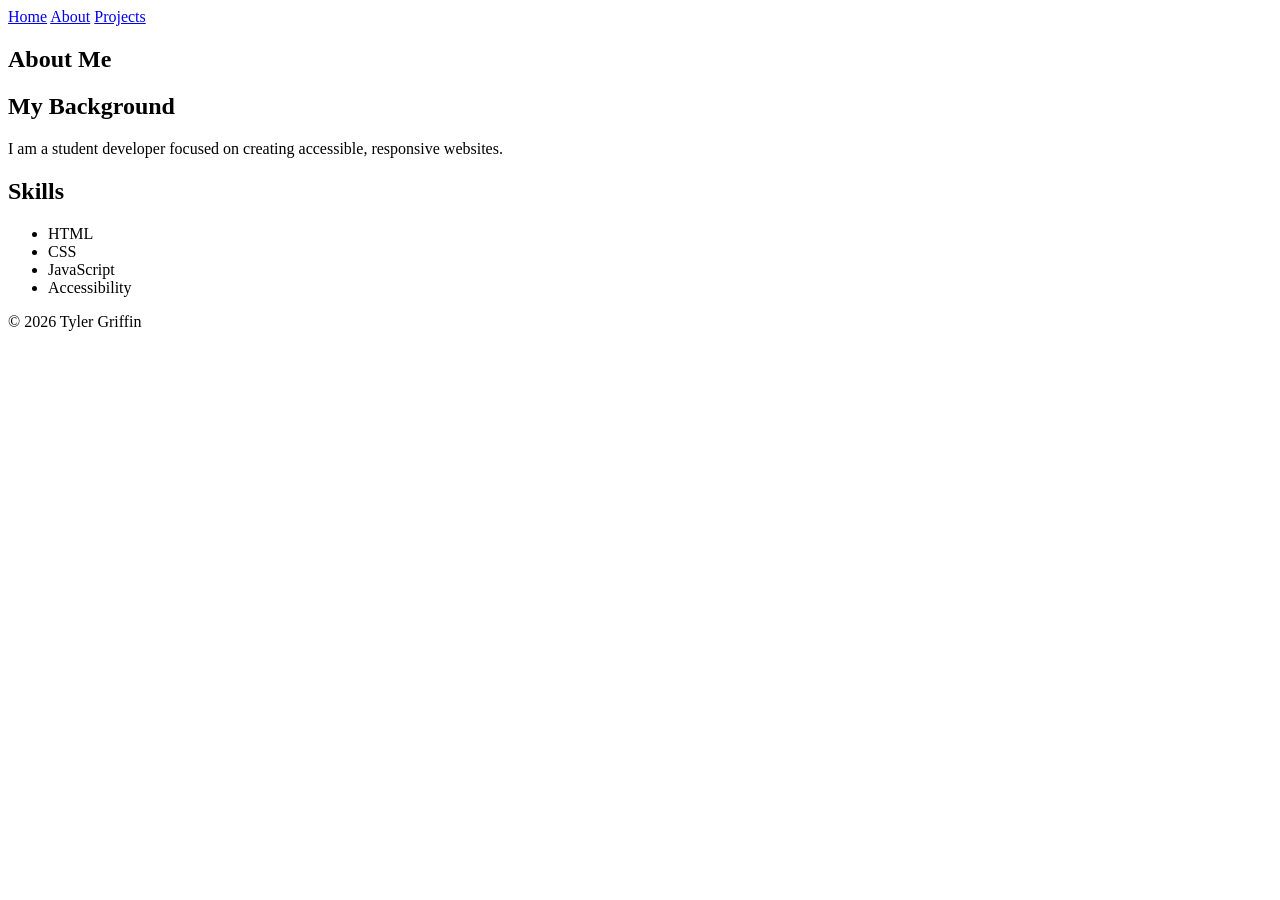
==== about.html @ d4eed5a6 "first commit" ====
<!DOCTYPE html>
<html lang="en">
  <head>
    <meta charset="UTF-8" />
    <meta name="viewport" content="width=device-width, initial-scale=1.0" />
    <title>My Portfolio | About</title>
  </head>
  <body>
    <header>
      <nav aria-label="Main navigation">
        <a href="index.html">Home</a>
        <a href="about.html">About</a>
        <a href="projects.html">Projects</a>
      </nav>
    </header>

    <main>
      <section>
        <h1>About Me</h1>
      </section>

      <section>
        <h2>My Background</h2>
        <p>I am a student developer focused on creating accessible, responsive websites.</p>
      </section>

      <section>
        <h2>Skills</h2>
        <ul>
          <li>HTML</li>
          <li>CSS</li>
          <li>JavaScript</li>
          <li>Accessibility</li>
        </ul>
      </section>
    </main>

    <footer>
      <p>© 2026 Tyler Griffin</p>
    </footer>
  </body>
</html>
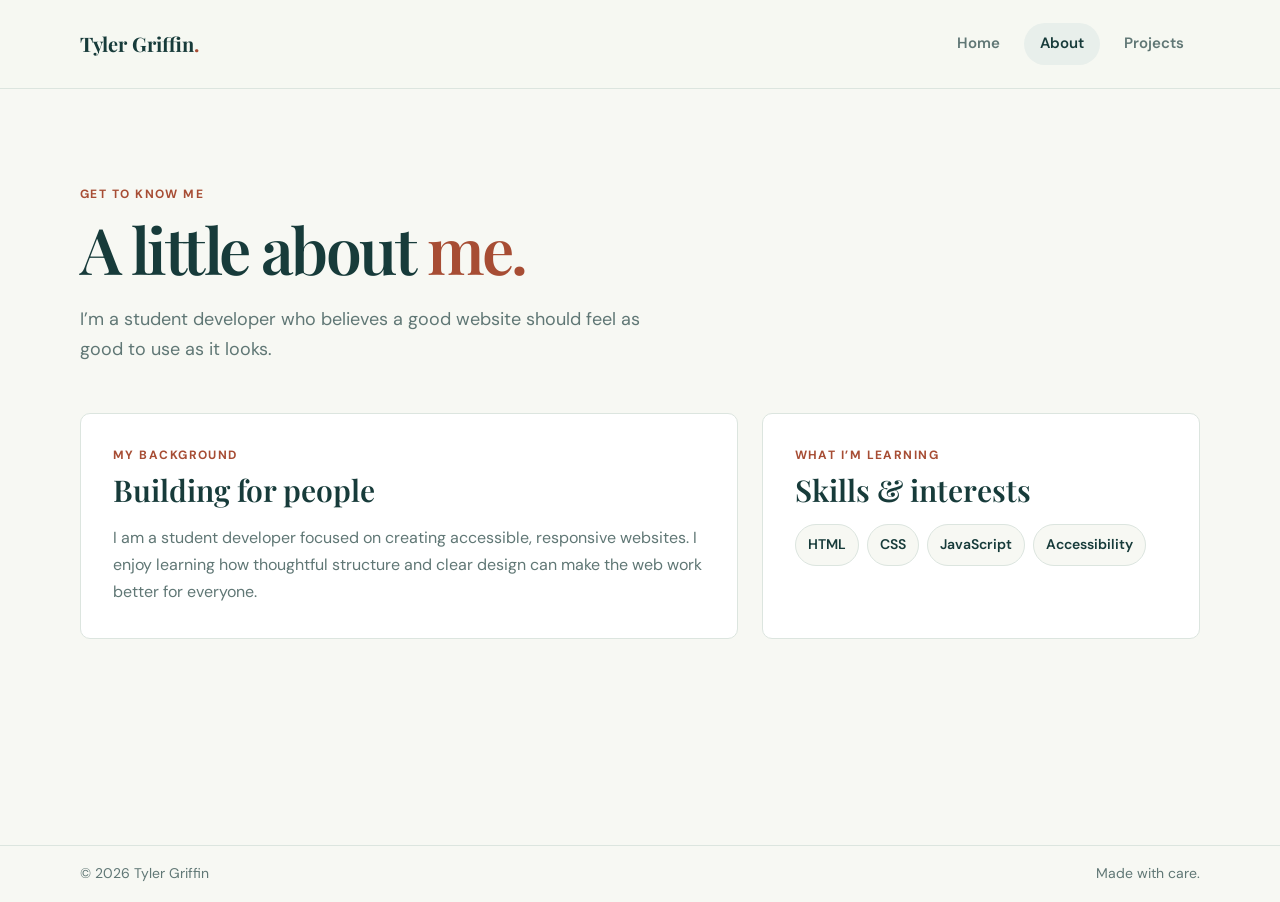
==== commit ae43acfc: "Site Plan & HTML Skeleton" ====
--- a/about.html
+++ b/about.html
@@ -4,39 +4,53 @@
     <meta charset="UTF-8" />
     <meta name="viewport" content="width=device-width, initial-scale=1.0" />
     <title>My Portfolio | About</title>
+    <meta name="description" content="Learn about Tyler Griffin, a student developer focused on accessible web design." />
+    <link rel="preconnect" href="https://fonts.googleapis.com" />
+    <link rel="preconnect" href="https://fonts.gstatic.com" crossorigin />
+    <link href="https://fonts.googleapis.com/css2?family=DM+Sans:wght@400;500;600;700&family=Playfair+Display:wght@600;700&display=swap" rel="stylesheet" />
+    <link rel="stylesheet" href="styles.css" />
   </head>
   <body>
-    <header>
-      <nav aria-label="Main navigation">
-        <a href="index.html">Home</a>
-        <a href="about.html">About</a>
-        <a href="projects.html">Projects</a>
+    <header class="site-header">
+      <nav class="site-nav page-width" aria-label="Main navigation">
+        <a class="brand" href="index.html">Tyler Griffin<span>.</span></a>
+        <div class="nav-links">
+          <a href="index.html">Home</a>
+          <a href="about.html" aria-current="page">About</a>
+          <a href="projects.html">Projects</a>
+        </div>
       </nav>
     </header>
 
-    <main>
-      <section>
-        <h1>About Me</h1>
+    <main id="main-content" class="page-width">
+      <section class="page-heading">
+        <p class="eyebrow">Get to know me</p>
+        <h1>A little about <span>me.</span></h1>
+        <p class="page-lead">I’m a student developer who believes a good website should feel as good to use as it looks.</p>
       </section>
 
-      <section>
-        <h2>My Background</h2>
-        <p>I am a student developer focused on creating accessible, responsive websites.</p>
-      </section>
+      <div class="about-grid">
+        <section class="info-card">
+          <p class="eyebrow">My background</p>
+          <h2>Building for people</h2>
+          <p>I am a student developer focused on creating accessible, responsive websites. I enjoy learning how thoughtful structure and clear design can make the web work better for everyone.</p>
+        </section>
 
-      <section>
-        <h2>Skills</h2>
-        <ul>
-          <li>HTML</li>
-          <li>CSS</li>
-          <li>JavaScript</li>
-          <li>Accessibility</li>
-        </ul>
-      </section>
+        <section class="info-card skills-card">
+          <p class="eyebrow">What I’m learning</p>
+          <h2>Skills & interests</h2>
+          <ul class="skill-list">
+            <li>HTML</li>
+            <li>CSS</li>
+            <li>JavaScript</li>
+            <li>Accessibility</li>
+          </ul>
+        </section>
+      </div>
     </main>
 
-    <footer>
-      <p>© 2026 Tyler Griffin</p>
+    <footer class="site-footer">
+      <p class="page-width">© 2026 Tyler Griffin <span>Made with care.</span></p>
     </footer>
   </body>
 </html>
--- a/styles.css
+++ b/styles.css
@@ -0,0 +1,433 @@
+:root {
+  color-scheme: light;
+  --color-ink: #173b3a;
+  --color-muted: #607775;
+  --color-paper: #f7f8f3;
+  --color-surface: #ffffff;
+  --color-accent: #d97757;
+  --color-accent-dark: #a74d34;
+  --color-line: #dce5df;
+  --font-body: "DM Sans", sans-serif;
+  --font-heading: "Playfair Display", Georgia, serif;
+  --space-1: 8px;
+  --space-2: 16px;
+  --space-3: 24px;
+  --space-4: 32px;
+  --space-5: 40px;
+  --space-6: 48px;
+  --space-8: 64px;
+}
+
+* {
+  box-sizing: border-box;
+}
+
+html {
+  scroll-behavior: smooth;
+}
+
+body {
+  min-width: 320px;
+  margin: 0;
+  background: var(--color-paper);
+  color: var(--color-ink);
+  font-family: var(--font-body);
+  font-size: 16px;
+  line-height: 1.7;
+}
+
+a {
+  color: inherit;
+}
+
+a:focus-visible {
+  outline: 3px solid var(--color-accent);
+  outline-offset: 4px;
+}
+
+.page-width {
+  width: min(100% - 32px, 1120px);
+  margin-inline: auto;
+}
+
+.site-header {
+  border-bottom: 1px solid var(--color-line);
+  background: rgb(247 248 243 / 94%);
+}
+
+.site-nav {
+  display: flex;
+  min-height: 72px;
+  align-items: center;
+  justify-content: space-between;
+  gap: var(--space-2);
+}
+
+.brand {
+  font-family: var(--font-heading);
+  font-size: 20px;
+  font-weight: 700;
+  text-decoration: none;
+  white-space: nowrap;
+}
+
+.brand span,
+.hero h1 span,
+.page-heading h1 span {
+  color: var(--color-accent-dark);
+}
+
+.nav-links {
+  display: flex;
+  flex-wrap: wrap;
+  justify-content: flex-end;
+  gap: 4px;
+}
+
+.nav-links a {
+  padding: 8px 12px;
+  border-radius: 999px;
+  color: var(--color-muted);
+  font-size: 14px;
+  font-weight: 600;
+  text-decoration: none;
+}
+
+.nav-links a:hover,
+.nav-links a[aria-current="page"] {
+  background: #e8efeb;
+  color: var(--color-ink);
+}
+
+#main-content {
+  min-height: calc(100vh - 144px);
+}
+
+.hero {
+  display: flex;
+  min-height: 440px;
+  flex-direction: column;
+  align-items: flex-start;
+  justify-content: center;
+  padding-block: var(--space-8);
+}
+
+.eyebrow,
+.project-number {
+  margin: 0 0 var(--space-1);
+  color: var(--color-accent-dark);
+  font-size: 12px;
+  font-weight: 700;
+  letter-spacing: 0.12em;
+  line-height: 1.5;
+  text-transform: uppercase;
+}
+
+h1,
+h2,
+h3,
+p {
+  margin-top: 0;
+}
+
+h1,
+h2,
+h3 {
+  color: var(--color-ink);
+  line-height: 1.2;
+}
+
+h1,
+h2 {
+  font-family: var(--font-heading);
+  font-weight: 600;
+}
+
+.hero h1 {
+  max-width: 760px;
+  margin-bottom: var(--space-2);
+  font-size: clamp(42px, 10vw, 76px);
+  letter-spacing: -0.04em;
+}
+
+.hero-copy,
+.page-lead {
+  max-width: 600px;
+  margin-bottom: var(--space-4);
+  color: var(--color-muted);
+  font-size: 18px;
+}
+
+.button-link {
+  display: inline-flex;
+  min-height: 48px;
+  align-items: center;
+  gap: var(--space-1);
+  padding: 12px 20px;
+  border-radius: 6px;
+  background: var(--color-ink);
+  color: white;
+  font-weight: 700;
+  text-decoration: none;
+  transition: background-color 160ms ease, transform 160ms ease;
+}
+
+.button-link:hover {
+  transform: translateY(-2px);
+  background: #245956;
+}
+
+.content-section {
+  padding-block: var(--space-6);
+}
+
+.intro-section {
+  display: grid;
+  gap: var(--space-3);
+  border-top: 1px solid var(--color-line);
+  border-bottom: 1px solid var(--color-line);
+}
+
+.intro-section h2,
+.section-heading h2,
+.info-card h2 {
+  margin-bottom: 0;
+  font-size: clamp(28px, 6vw, 40px);
+}
+
+.intro-copy {
+  max-width: 560px;
+  color: var(--color-muted);
+}
+
+.intro-copy p {
+  margin-bottom: var(--space-2);
+}
+
+.text-link {
+  color: var(--color-accent-dark);
+  font-weight: 700;
+  text-decoration-thickness: 1px;
+  text-underline-offset: 4px;
+}
+
+.section-heading {
+  display: flex;
+  align-items: flex-end;
+  justify-content: space-between;
+  gap: var(--space-2);
+  margin-bottom: var(--space-3);
+}
+
+.section-heading .text-link {
+  flex-shrink: 0;
+  margin-bottom: 6px;
+}
+
+.project-grid,
+.about-grid {
+  display: grid;
+  grid-template-columns: minmax(0, 1fr);
+  gap: var(--space-2);
+}
+
+.project-card,
+.info-card {
+  min-width: 0;
+  padding: var(--space-3);
+  border: 1px solid var(--color-line);
+  border-radius: 10px;
+  background: var(--color-surface);
+}
+
+.project-card {
+  display: flex;
+  min-height: 240px;
+  flex-direction: column;
+  align-items: flex-start;
+}
+
+.project-number {
+  color: var(--color-muted);
+  font-size: 11px;
+}
+
+.project-card h3 {
+  margin-bottom: var(--space-1);
+  font-family: var(--font-heading);
+  font-size: 24px;
+}
+
+.project-card > p:not(.project-number),
+.info-card > p:not(.eyebrow) {
+  color: var(--color-muted);
+}
+
+.project-tag {
+  margin-top: auto;
+  padding: 4px 10px;
+  border-radius: 999px;
+  background: #e8efeb;
+  color: var(--color-ink);
+  font-size: 12px;
+  font-weight: 600;
+}
+
+.page-heading {
+  max-width: 760px;
+  padding-block: var(--space-8) var(--space-4);
+}
+
+.page-heading h1 {
+  margin-bottom: var(--space-2);
+  font-size: clamp(40px, 9vw, 64px);
+  letter-spacing: -0.04em;
+}
+
+.page-lead {
+  margin-bottom: 0;
+}
+
+.about-grid {
+  padding-bottom: var(--space-8);
+}
+
+.info-card {
+  padding: var(--space-4);
+}
+
+.info-card h2 {
+  margin-bottom: var(--space-2);
+  font-size: 30px;
+}
+
+.info-card > p:last-child {
+  margin-bottom: 0;
+}
+
+.skill-list {
+  display: flex;
+  flex-wrap: wrap;
+  gap: var(--space-1);
+  margin: 0;
+  padding: 0;
+  list-style: none;
+}
+
+.skill-list li {
+  padding: 8px 12px;
+  border: 1px solid var(--color-line);
+  border-radius: 999px;
+  background: var(--color-paper);
+  font-size: 14px;
+  font-weight: 600;
+}
+
+.projects-section {
+  padding-top: 0;
+  padding-bottom: var(--space-8);
+}
+
+.visually-hidden {
+  position: absolute;
+  width: 1px;
+  height: 1px;
+  overflow: hidden;
+  clip: rect(0, 0, 0, 0);
+  white-space: nowrap;
+  clip-path: inset(50%);
+}
+
+.site-footer {
+  border-top: 1px solid var(--color-line);
+  color: var(--color-muted);
+  font-size: 14px;
+}
+
+.site-footer p {
+  display: flex;
+  justify-content: space-between;
+  gap: var(--space-2);
+  margin-bottom: 0;
+  padding-block: var(--space-2);
+}
+
+@media (min-width: 700px) {
+  .page-width {
+    width: min(100% - 64px, 1120px);
+  }
+
+  .site-nav {
+    min-height: 88px;
+  }
+
+  .nav-links {
+    gap: var(--space-1);
+  }
+
+  .nav-links a {
+    padding-inline: var(--space-2);
+    font-size: 15px;
+  }
+
+  .hero {
+    min-height: 520px;
+  }
+
+  .intro-section {
+    grid-template-columns: 1fr 1fr;
+    align-items: center;
+    gap: var(--space-6);
+    padding-block: var(--space-8);
+  }
+
+  .project-grid,
+  .about-grid {
+    grid-template-columns: repeat(2, minmax(0, 1fr));
+    gap: var(--space-3);
+  }
+
+  .project-card {
+    min-height: 280px;
+    padding: var(--space-4);
+  }
+
+  .page-heading {
+    padding-block: 96px var(--space-6);
+  }
+}
+
+@media (min-width: 1100px) {
+  .hero {
+    min-height: 600px;
+  }
+
+  .content-section {
+    padding-block: var(--space-8);
+  }
+
+  .all-projects {
+    grid-template-columns: repeat(3, minmax(0, 1fr));
+  }
+
+  .all-projects .project-card {
+    min-height: 300px;
+  }
+
+  .about-grid {
+    grid-template-columns: 1.2fr 0.8fr;
+    padding-bottom: 96px;
+  }
+}
+
+@media (prefers-reduced-motion: reduce) {
+  html {
+    scroll-behavior: auto;
+  }
+
+  *,
+  *::before,
+  *::after {
+    transition-duration: 0.01ms !important;
+  }
+}
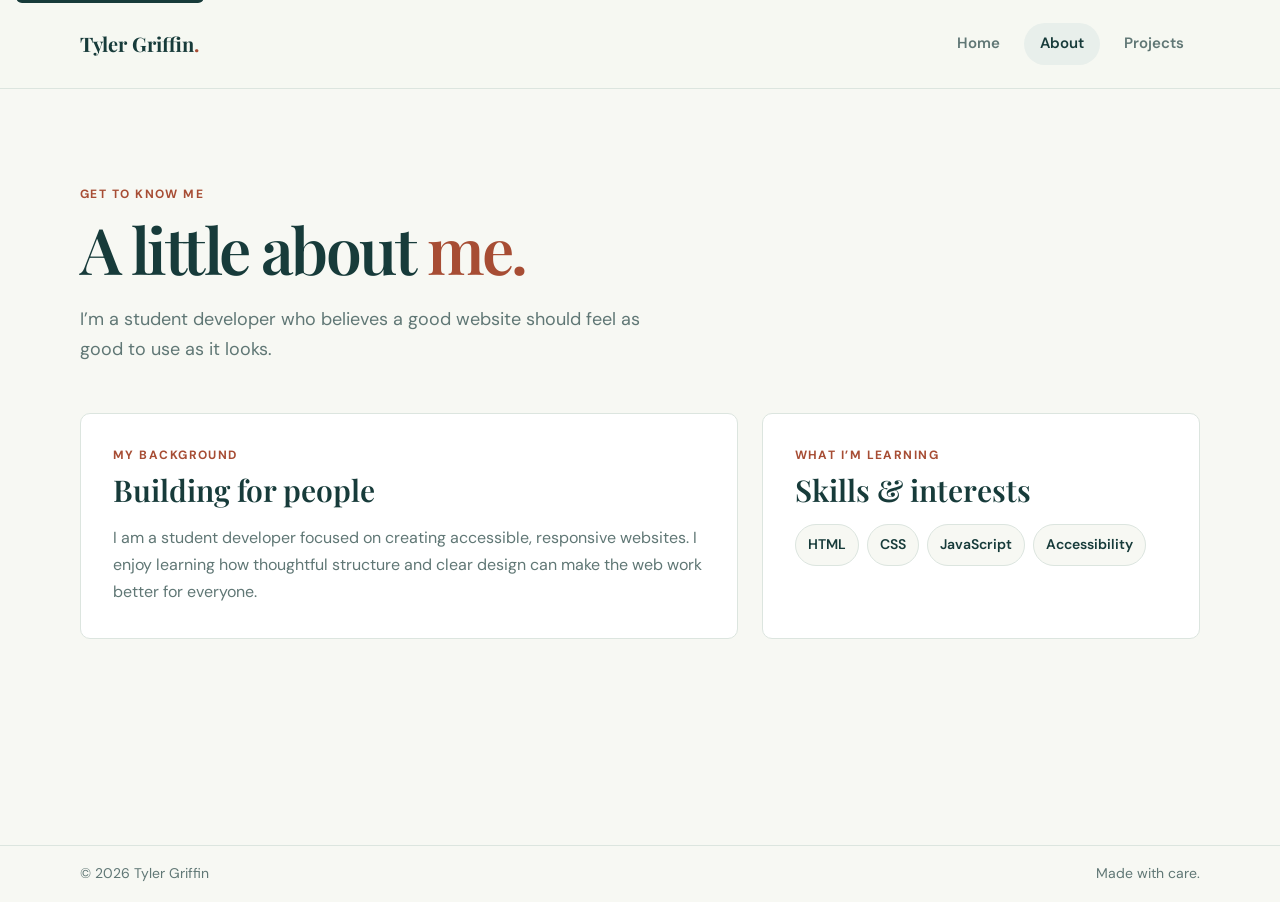
==== commit 26881d7c: "Site Plan & HTML Skeleton" ====
--- a/about.html
+++ b/about.html
@@ -11,14 +11,15 @@
     <link rel="stylesheet" href="styles.css" />
   </head>
   <body>
+    <a class="skip-link" href="#main-content">Skip to main content</a>
     <header class="site-header">
       <nav class="site-nav page-width" aria-label="Main navigation">
         <a class="brand" href="index.html">Tyler Griffin<span>.</span></a>
-        <div class="nav-links">
-          <a href="index.html">Home</a>
-          <a href="about.html" aria-current="page">About</a>
-          <a href="projects.html">Projects</a>
-        </div>
+        <ul class="nav-links">
+          <li><a href="index.html">Home</a></li>
+          <li><a href="about.html" aria-current="page">About</a></li>
+          <li><a href="projects.html">Projects</a></li>
+        </ul>
       </nav>
     </header>
 
--- a/styles.css
+++ b/styles.css
@@ -77,11 +77,35 @@
   color: var(--color-accent-dark);
 }
 
+.skip-link {
+  position: absolute;
+  left: 16px;
+  top: -40px;
+  z-index: 10;
+  padding: 8px 12px;
+  border-radius: 0 0 6px 6px;
+  background: var(--color-ink);
+  color: #fff;
+  font-weight: 700;
+  text-decoration: none;
+}
+
+.skip-link:focus {
+  top: 0;
+}
+
 .nav-links {
   display: flex;
   flex-wrap: wrap;
   justify-content: flex-end;
   gap: 4px;
+  margin: 0;
+  padding: 0;
+  list-style: none;
+}
+
+.nav-links li {
+  display: flex;
 }
 
 .nav-links a {
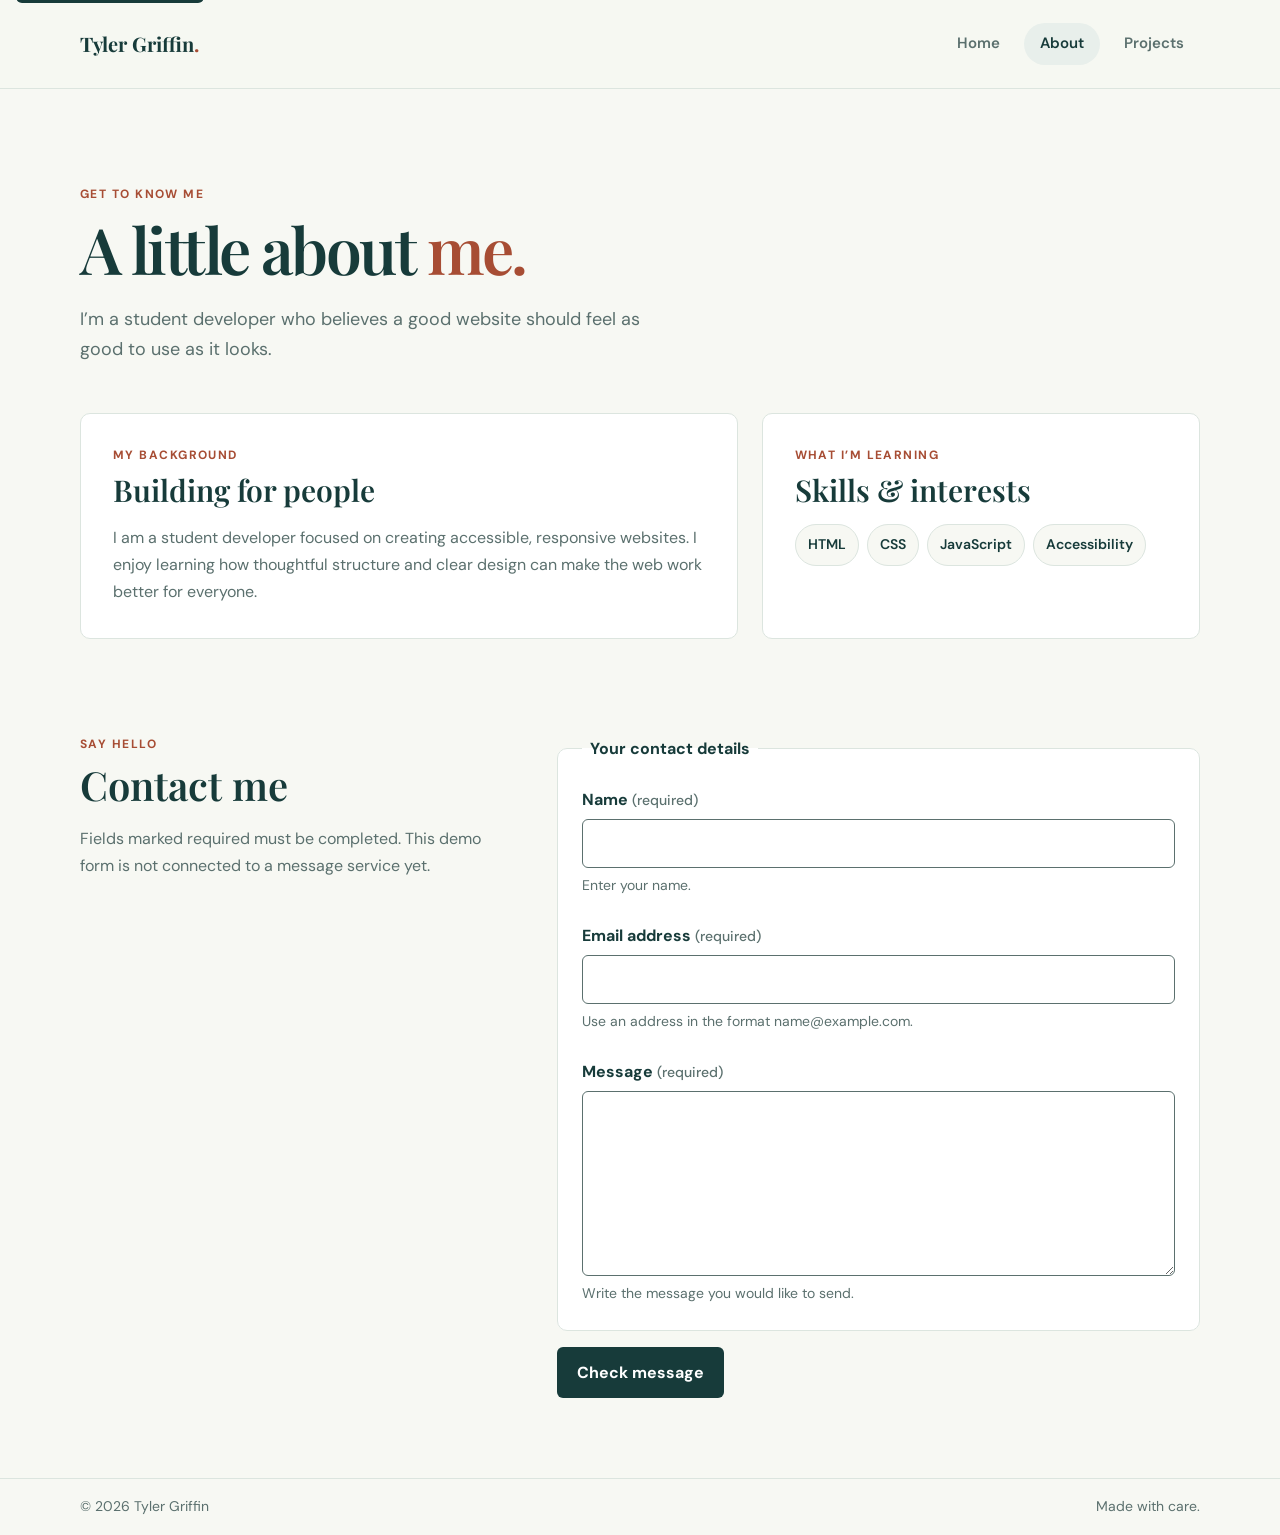
==== commit 2201e339: "Publish accessible portfolio with GitHub Pages Co-authored-by: Copilot <223556219+Copilot@users.nore" ====
--- a/about.html
+++ b/about.html
@@ -3,7 +3,7 @@
   <head>
     <meta charset="UTF-8" />
     <meta name="viewport" content="width=device-width, initial-scale=1.0" />
-    <title>My Portfolio | About</title>
+    <title>My Portfolio | About & Contact</title>
     <meta name="description" content="Learn about Tyler Griffin, a student developer focused on accessible web design." />
     <link rel="preconnect" href="https://fonts.googleapis.com" />
     <link rel="preconnect" href="https://fonts.gstatic.com" crossorigin />
@@ -14,7 +14,7 @@
     <a class="skip-link" href="#main-content">Skip to main content</a>
     <header class="site-header">
       <nav class="site-nav page-width" aria-label="Main navigation">
-        <a class="brand" href="index.html">Tyler Griffin<span>.</span></a>
+        <a class="brand" href="index.html" aria-label="Tyler Griffin home page">Tyler Griffin<span aria-hidden="true">.</span></a>
         <ul class="nav-links">
           <li><a href="index.html">Home</a></li>
           <li><a href="about.html" aria-current="page">About</a></li>
@@ -48,10 +48,85 @@
           </ul>
         </section>
       </div>
+
+      <section class="contact-section" aria-labelledby="contact-heading">
+        <div class="contact-heading">
+          <p class="eyebrow">Say hello</p>
+          <h2 id="contact-heading">Contact me</h2>
+          <p class="contact-copy">Fields marked required must be completed. This demo form is not connected to a message service yet.</p>
+        </div>
+
+        <form class="contact-form">
+          <fieldset>
+            <legend>Your contact details</legend>
+            <div class="form-field">
+              <label for="contact-name">Name <span>(required)</span></label>
+              <input id="contact-name" name="name" type="text" autocomplete="name" maxlength="100" required aria-describedby="name-hint name-error" />
+              <p class="field-hint" id="name-hint">Enter your name.</p>
+              <p class="form-error" id="name-error" hidden aria-live="polite"></p>
+            </div>
+
+            <div class="form-field">
+              <label for="contact-email">Email address <span>(required)</span></label>
+              <input id="contact-email" name="email" type="email" autocomplete="email" maxlength="254" required aria-describedby="email-hint email-error" />
+              <p class="field-hint" id="email-hint">Use an address in the format name@example.com.</p>
+              <p class="form-error" id="email-error" hidden aria-live="polite"></p>
+            </div>
+
+            <div class="form-field">
+              <label for="contact-message">Message <span>(required)</span></label>
+              <textarea id="contact-message" name="message" rows="6" required aria-describedby="message-hint message-error"></textarea>
+              <p class="field-hint" id="message-hint">Write the message you would like to send.</p>
+              <p class="form-error" id="message-error" hidden aria-live="polite"></p>
+            </div>
+          </fieldset>
+
+          <button class="button-link" type="submit">Check message</button>
+          <p class="form-status" role="status" aria-live="polite"></p>
+        </form>
+      </section>
     </main>
 
     <footer class="site-footer">
       <p class="page-width">© 2026 Tyler Griffin <span>Made with care.</span></p>
     </footer>
+    <script>
+      const form = document.querySelector(".contact-form");
+      const status = form.querySelector(".form-status");
+
+      function showError(field) {
+        const error = document.getElementById(`${field.id.replace("contact-", "")}-error`);
+        error.textContent = field.validationMessage;
+        error.hidden = false;
+        field.setAttribute("aria-invalid", "true");
+      }
+
+      function clearError(field) {
+        const error = document.getElementById(`${field.id.replace("contact-", "")}-error`);
+        error.textContent = "";
+        error.hidden = true;
+        field.removeAttribute("aria-invalid");
+      }
+
+      let submitted = false;
+
+      form.addEventListener("invalid", (event) => {
+        submitted = true;
+        showError(event.target);
+      }, true);
+
+      form.addEventListener("input", (event) => {
+        if (event.target.validity.valid) {
+          clearError(event.target);
+        } else if (submitted) {
+          showError(event.target);
+        }
+      });
+
+      form.addEventListener("submit", (event) => {
+        event.preventDefault();
+        status.textContent = "Your message passed validation, but this demo form is not connected to a message service yet.";
+      });
+    </script>
   </body>
 </html>
--- a/styles.css
+++ b/styles.css
@@ -1,11 +1,11 @@
 :root {
   color-scheme: light;
   --color-ink: #173b3a;
-  --color-muted: #607775;
+  --color-muted: #5b706e;
   --color-paper: #f7f8f3;
   --color-surface: #ffffff;
-  --color-accent: #d97757;
   --color-accent-dark: #a74d34;
+  --color-error: #a02c2c;
   --color-line: #dce5df;
   --font-body: "DM Sans", sans-serif;
   --font-heading: "Playfair Display", Georgia, serif;
@@ -41,7 +41,7 @@
 }
 
 a:focus-visible {
-  outline: 3px solid var(--color-accent);
+  outline: 3px solid var(--color-ink);
   outline-offset: 4px;
 }
 
@@ -201,6 +201,13 @@
   background: #245956;
 }
 
+.button-link:focus-visible,
+input:focus-visible,
+textarea:focus-visible {
+  outline: 3px solid var(--color-ink);
+  outline-offset: 3px;
+}
+
 .content-section {
   padding-block: var(--space-6);
 }
@@ -314,6 +321,106 @@
 
 .about-grid {
   padding-bottom: var(--space-8);
+}
+
+.contact-section {
+  display: grid;
+  gap: var(--space-4);
+  padding-block: 0 var(--space-8);
+}
+
+.contact-heading h2 {
+  margin-bottom: var(--space-2);
+  font-size: clamp(28px, 6vw, 40px);
+}
+
+.contact-copy,
+.field-hint {
+  color: var(--color-muted);
+}
+
+.contact-copy {
+  max-width: 560px;
+  margin-bottom: 0;
+}
+
+.contact-form fieldset {
+  display: grid;
+  gap: var(--space-3);
+  min-width: 0;
+  margin: 0;
+  padding: var(--space-3);
+  border: 1px solid var(--color-line);
+  border-radius: 10px;
+  background: var(--color-surface);
+}
+
+.contact-form legend {
+  padding-inline: var(--space-1);
+  color: var(--color-ink);
+  font-weight: 700;
+}
+
+.form-field {
+  display: grid;
+  gap: 6px;
+}
+
+.form-field label {
+  color: var(--color-ink);
+  font-weight: 700;
+}
+
+.form-field label span {
+  color: var(--color-muted);
+  font-size: 14px;
+  font-weight: 500;
+}
+
+.form-field input,
+.form-field textarea {
+  width: 100%;
+  min-height: 48px;
+  padding: 10px 12px;
+  border: 1px solid var(--color-muted);
+  border-radius: 6px;
+  background: var(--color-surface);
+  color: var(--color-ink);
+  font: inherit;
+}
+
+.form-field textarea {
+  min-height: 144px;
+  resize: vertical;
+}
+
+.field-hint,
+.form-error {
+  margin: 0;
+  font-size: 14px;
+}
+
+.form-error {
+  color: var(--color-error);
+  font-weight: 600;
+}
+
+.form-field input[aria-invalid="true"],
+.form-field textarea[aria-invalid="true"] {
+  border: 2px solid var(--color-error);
+}
+
+.contact-form .button-link {
+  margin-top: var(--space-2);
+  border: 0;
+  cursor: pointer;
+  font: inherit;
+  font-weight: 700;
+}
+
+.form-status {
+  margin: var(--space-2) 0 0;
+  color: var(--color-ink);
 }
 
 .info-card {
@@ -442,6 +549,11 @@
     grid-template-columns: 1.2fr 0.8fr;
     padding-bottom: 96px;
   }
+
+  .contact-section {
+    grid-template-columns: 0.8fr 1.2fr;
+    gap: var(--space-6);
+  }
 }
 
 @media (prefers-reduced-motion: reduce) {
